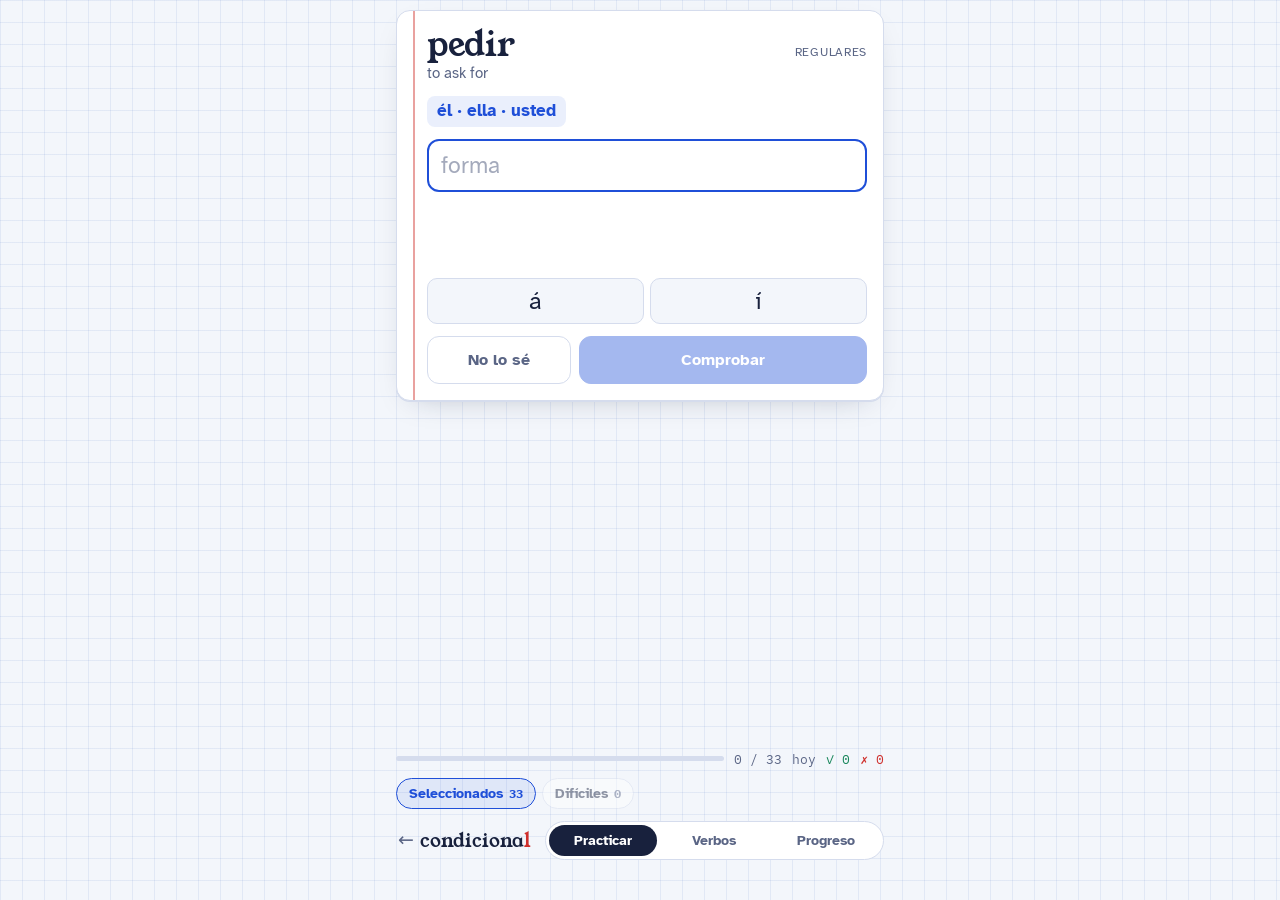
==== condicional/index.html @ 4462fdb4 "feat(condicional): add the condicional stem trainer sharing the futuro stems" ====
<!doctype html>
<html lang="es">
<head>
<meta charset="utf-8">
<meta name="viewport" content="width=device-width, initial-scale=1, viewport-fit=cover">
<meta name="theme-color" content="#f3f6fb" media="(prefers-color-scheme: light)">
<meta name="theme-color" content="#0e1322" media="(prefers-color-scheme: dark)">
<meta name="apple-mobile-web-app-capable" content="yes">
<meta name="apple-mobile-web-app-title" content="Condicional">
<style>:root { padding-top: env(safe-area-inset-top, 0px); padding-bottom: env(safe-area-inset-bottom, 0px); }</style>
<title>Condicional · Verbos de bolsillo</title>
<link rel="preconnect" href="https://fonts.googleapis.com">
<link rel="preconnect" href="https://fonts.gstatic.com" crossorigin>
<link rel="stylesheet" href="https://fonts.googleapis.com/css2?family=Young+Serif&family=Atkinson+Hyperlegible:ital,wght@0,400;0,700;1,400&family=IBM+Plex+Mono:wght@500&display=swap">
<link rel="stylesheet" href="../assets/trainer.css">
</head>
<body>
<script src="../assets/futuro-stems.js"></script>
<script>
window.TRAINER = {
  key: "condicional",
  brand: "condicional",
  stemExample: "tendr",
  accents: ["á", "í"],
  // the stem is the whole point: one card per verb, the person is picked at random
  perVerb: true,
  endings: ["ía", "ías", "ía", "íamos", "íais", "ían"],
  ...window.FUTURO_STEMS,
};
</script>
<script src="../assets/trainer.js"></script>
</body>
</html>
---- assets/trainer.css ----
/* Shared trainer styles. Layout: one narrow column, a cuaderno card with a red margin line */
:root {
  --paper: #f3f6fb;
  --grid: rgba(48, 92, 190, 0.09);
  --card: #ffffff;
  --ink: #18213d;
  --muted: #5a6585;
  --line: #d5dced;
  --blue: #1f4fd8;
  --blue-soft: rgba(31, 79, 216, 0.09);
  --red: #cf2f2b;
  --red-soft: rgba(207, 47, 43, 0.1);
  --green: #17865a;
  --green-soft: rgba(23, 134, 90, 0.12);
  --amber: #c98a12;
  --amber-soft: rgba(201, 138, 18, 0.2);
  --margin: rgba(207, 47, 43, 0.45);
  --f-display: "Young Serif", Georgia, "Times New Roman", serif;
  --f-body: "Atkinson Hyperlegible", system-ui, -apple-system, "Segoe UI", sans-serif;
  --f-mono: "IBM Plex Mono", ui-monospace, "SF Mono", Menlo, monospace;
  --r: 14px;
}
@media (prefers-color-scheme: dark) {
  :root:not([data-theme="light"]) {
    color-scheme: dark;
    --paper: #0e1322; --grid: rgba(130, 160, 255, 0.06); --card: #161d31; --ink: #e6eaf7;
    --muted: #97a1bf; --line: #2a3352; --blue: #86a6ff; --blue-soft: rgba(134, 166, 255, 0.12);
    --red: #ff6f66; --red-soft: rgba(255, 111, 102, 0.13); --green: #4fd093; --green-soft: rgba(79, 208, 147, 0.13);
    --amber: #f0b34a; --amber-soft: rgba(240, 179, 74, 0.2); --margin: rgba(255, 111, 102, 0.4);
  }
}
:root[data-theme="dark"] {
  color-scheme: dark;
  --paper: #0e1322; --grid: rgba(130, 160, 255, 0.06); --card: #161d31; --ink: #e6eaf7;
  --muted: #97a1bf; --line: #2a3352; --blue: #86a6ff; --blue-soft: rgba(134, 166, 255, 0.12);
  --red: #ff6f66; --red-soft: rgba(255, 111, 102, 0.13); --green: #4fd093; --green-soft: rgba(79, 208, 147, 0.13);
  --amber: #f0b34a; --amber-soft: rgba(240, 179, 74, 0.2); --margin: rgba(255, 111, 102, 0.4);
}

* { box-sizing: border-box; }
body { margin: 0; }
[hidden] { display: none !important; }
html, body { min-height: 100%; }
body {
  background-color: var(--paper);
  background-image:
    linear-gradient(var(--grid) 1px, transparent 1px),
    linear-gradient(90deg, var(--grid) 1px, transparent 1px);
  background-size: 22px 22px;
  color: var(--ink);
  font-family: var(--f-body);
  font-size: 16px;
  line-height: 1.45;
  -webkit-tap-highlight-color: transparent;
}
.wrap { max-width: 520px; margin: 0 auto; padding: 10px 16px 40px; display: flex; flex-direction: column; gap: 12px; }

/* top bar */
/* practice view: the card sits at the very top so the phone keyboard never pushes it around; the menu goes last */
body.on-train .top { order: 10; }
body.on-train .wrap { min-height: 100vh; min-height: calc(100svh - env(safe-area-inset-top, 0px) - env(safe-area-inset-bottom, 0px)); }
body.on-train #v-train, #train-col { flex: 1; display: flex; flex-direction: column; }
#train-col .prog { margin-top: auto; padding-top: 24px; }
.top { display: flex; align-items: center; gap: 12px; }
.brand { font-family: var(--f-display); font-size: 19px; color: var(--ink); white-space: nowrap; text-decoration: none; display: inline-flex; align-items: center; gap: 6px; padding: 4px 2px; }
.brand .arr { font-family: var(--f-body); color: var(--muted); }
.brand b { color: var(--red); font-weight: 400; }
.tabs { display: flex; flex: 1; gap: 4px; background: var(--card); border: 1px solid var(--line); border-radius: 999px; padding: 3px; }
.tabs button { flex: 1; border: 0; background: transparent; color: var(--muted); font: 700 14px var(--f-body); padding: 7px 6px; border-radius: 999px; cursor: pointer; }
.tabs button[aria-selected="true"] { background: var(--ink); color: var(--card); }
@media (max-width: 430px) { .brand .bt { display: none; } }

button { font-family: var(--f-body); }
button:focus-visible, input:focus-visible { outline: 2px solid var(--blue); outline-offset: 2px; }

/* mode row */
.modes { display: flex; gap: 6px; flex-wrap: wrap; align-items: center; }
.pill { border: 1px solid var(--line); background: var(--card); color: var(--ink); border-radius: 999px; padding: 6px 12px; font-size: 14px; font-weight: 700; cursor: pointer; display: inline-flex; gap: 6px; align-items: center; }
.pill .n { font-family: var(--f-mono); font-size: 12px; color: var(--muted); font-variant-numeric: tabular-nums; }
.pill[aria-pressed="true"] { border-color: var(--blue); background: var(--blue-soft); color: var(--blue); }
.pill[aria-pressed="true"] .n { color: var(--blue); }
.pill:disabled { opacity: .45; cursor: default; }
.pill.hard[aria-pressed="true"] { border-color: var(--red); background: var(--red-soft); color: var(--red); }
.pill.hard[aria-pressed="true"] .n { color: var(--red); }
.pill .x { font-size: 16px; line-height: 1; }

/* progress */
.prog { display: flex; align-items: center; gap: 10px; font-family: var(--f-mono); font-size: 12.5px; color: var(--muted); font-variant-numeric: tabular-nums; }
.bar { flex: 1; height: 5px; background: var(--line); border-radius: 3px; overflow: hidden; }
.bar i { display: block; height: 100%; width: 0; background: var(--blue); transition: width .25s ease; }
.ok-c { color: var(--green); } .bad-c { color: var(--red); }

/* the drill card */
.card {
  position: relative; background: var(--card); border: 1px solid var(--line); border-radius: var(--r);
  padding: 16px 16px 16px 30px; display: flex; flex-direction: column; gap: 12px;
  box-shadow: 0 1px 0 var(--line), 0 10px 30px -18px rgba(24, 33, 61, .35);
}
.card::before { content: ""; position: absolute; left: 16px; top: 0; bottom: 0; width: 2px; background: var(--margin); }
.head { display: flex; justify-content: space-between; align-items: baseline; gap: 10px; flex-wrap: wrap; }
.verb { font-family: var(--f-display); font-size: 34px; line-height: 1.05; letter-spacing: -0.01em; }
.mean { color: var(--muted); font-size: 15px; }
.verb.tg, .mean { cursor: pointer; user-select: none; }
.gtag { font: 400 11.5px var(--f-body); letter-spacing: .06em; text-transform: uppercase; color: var(--muted); background: transparent; border: 0; padding: 4px 0; cursor: pointer; touch-action: manipulation; }
.gtag.off { width: 26px; height: 26px; padding: 0; border: 1px dashed var(--line); border-radius: 50%; font: 700 14px var(--f-body); letter-spacing: 0; display: inline-grid; place-items: center; }
.person { align-self: flex-start; font-weight: 700; font-size: 17px; color: var(--blue); background: var(--blue-soft); padding: 3px 10px; border-radius: 8px; }

.field {
  display: flex; align-items: stretch; border: 2px solid var(--line); border-radius: 12px; background: var(--card);
  overflow: hidden; transition: border-color .15s, background .15s;
}
.field:focus-within { border-color: var(--blue); }
.field.ok { border-color: var(--green); background: var(--green-soft); }
.field.bad { border-color: var(--red); background: var(--red-soft); }
.field input { border: 0; background: transparent; color: var(--ink); font: 400 23px var(--f-body); padding: 10px 0; min-width: 0; outline: none; }
.field input::placeholder { color: var(--muted); opacity: .55; }
.pron { display: flex; align-items: center; padding: 0 2px 0 12px; font-size: 23px; color: var(--muted); }
.pron[hidden] { display: none !important; }
#stem { padding-left: 10px; padding-right: 2px; background: var(--blue-soft); color: var(--blue); width: 3.2em; border-right: 1px dashed var(--blue); text-align: right; }
#stem:placeholder-shown { text-align: center; }
.per-verb #stem { display: none; }
.per-verb .field input#end { padding-left: 12px; }
.per-verb .srow { grid-template-columns: minmax(0, 1fr) 26px 42px; }
#end { flex: 1; padding-left: 4px; padding-right: 12px; }
.measure { position: absolute; top: 0; left: 0; visibility: hidden; white-space: pre; font: 400 23px var(--f-body); }
.hint { font-size: 13px; color: var(--muted); margin-top: -4px; }

.fb { height: 62px; display: flex; flex-direction: column; gap: 2px; font-size: 17px; }
.fb .lbl { display: inline-block; width: 5.4em; font-size: 13px; color: var(--muted); }
.fb .w { font-size: 20px; letter-spacing: .01em; }
.d-bad { color: var(--red); text-decoration: line-through; text-decoration-thickness: 2px; }
.d-miss { color: var(--blue); font-weight: 700; text-decoration: underline; text-decoration-thickness: 2px; text-underline-offset: 3px; }
.fb .good { color: var(--green); font-weight: 700; font-size: 20px; }

.keys { display: flex; gap: 6px; }
.keys .key { flex: 1 1 0; min-width: 0; }
.keys .key.suf { flex-grow: 1.6; font-size: 19px; color: var(--blue); }
.key { border: 1px solid var(--line); background: var(--paper); color: var(--ink); border-radius: 10px; font: 400 24px var(--f-body); padding: 7px 0; cursor: pointer; user-select: none; touch-action: manipulation; }
.key:active, .key.flash { background: var(--blue-soft); border-color: var(--blue); color: var(--blue); }

.acts { display: grid; grid-template-columns: 1fr 2fr; gap: 8px; }
.btn { white-space: nowrap; border-radius: 12px; padding: 13px 10px; font: 700 16px var(--f-body); cursor: pointer; border: 1px solid var(--line); background: var(--card); color: var(--ink); touch-action: manipulation; user-select: none; }
.btn.primary { background: var(--blue); border-color: var(--blue); color: var(--card); }
/* nothing typed in the ending yet: Comprobar does nothing, so it looks inactive */
.btn.primary.idle { opacity: .4; }
.btn.ghost { color: var(--muted); }

.done { display: flex; flex-direction: column; gap: 12px; }
.done h2 { font-family: var(--f-display); font-weight: 400; font-size: 28px; margin: 0; text-wrap: balance; }
.done p { margin: 0; color: var(--muted); }
.missed { display: flex; flex-wrap: wrap; gap: 6px; }
.missed span { background: var(--red-soft); color: var(--red); border-radius: 8px; padding: 3px 9px; font-size: 14px; }
.missed span em { color: var(--muted); font-style: normal; }
.row2 { display: grid; grid-template-columns: 1fr 1fr; gap: 8px; }

/* verbs view */
.panel { background: var(--card); border: 1px solid var(--line); border-radius: var(--r); padding: 14px; display: flex; flex-direction: column; gap: 10px; }
.panel h3 { margin: 0; font-size: 15px; display: flex; justify-content: space-between; align-items: center; gap: 8px; }
.panel h3 small { font-weight: 400; color: var(--muted); font-size: 13px; }
.gdesc { margin: -6px 0 0; font-size: 13.5px; color: var(--muted); }
.chips { display: flex; flex-wrap: wrap; gap: 6px; }
.chip { border: 1px solid var(--line); background: transparent; color: var(--muted); border-radius: 999px; padding: 5px 11px; font: 400 15px var(--f-body); cursor: pointer; }
.chip[aria-pressed="true"] { background: var(--ink); border-color: var(--ink); color: var(--card); }
.mini { border: 0; background: transparent; color: var(--blue); font: 700 13px var(--f-body); cursor: pointer; padding: 4px 2px; }
.setrow { display: flex; justify-content: space-between; align-items: center; gap: 12px; flex-wrap: wrap; }
.setrow label { font-size: 15px; }
.seg { display: inline-flex; border: 1px solid var(--line); border-radius: 999px; padding: 2px; }
.seg button { border: 0; background: transparent; color: var(--muted); font: 700 13.5px var(--f-body); padding: 6px 11px; border-radius: 999px; cursor: pointer; }
.seg button[aria-pressed="true"] { background: var(--blue-soft); color: var(--blue); }
.selcount { font-family: var(--f-mono); font-size: 12.5px; color: var(--muted); }

/* stats view */
.tiles { display: grid; grid-template-columns: repeat(3, 1fr); gap: 8px; }
.tile { background: var(--card); border: 1px solid var(--line); border-radius: 12px; padding: 10px 12px; }
.tile b { display: block; font-family: var(--f-mono); font-size: 22px; font-weight: 500; font-variant-numeric: tabular-nums; }
.tile span { font-size: 12.5px; color: var(--muted); }
.legend { display: flex; gap: 12px; flex-wrap: wrap; font-size: 12.5px; color: var(--muted); align-items: center; }
.legend i { display: inline-block; width: 12px; height: 12px; border-radius: 3px; vertical-align: -2px; margin-right: 4px; }
.grid { display: flex; flex-direction: column; }
.srow { display: grid; grid-template-columns: minmax(0, 1fr) repeat(6, 26px) 42px; gap: 4px; align-items: center; padding: 5px 4px; border: 0; background: transparent; color: var(--ink); text-align: left; font: 400 15px var(--f-body); border-bottom: 1px solid var(--line); cursor: pointer; width: 100%; }
.srow:hover { background: var(--blue-soft); }
.srow.hdr { cursor: default; font-size: 11px; color: var(--muted); text-transform: uppercase; letter-spacing: .04em; }
.srow.hdr:hover { background: transparent; }
.srow .nm { overflow: hidden; text-overflow: ellipsis; white-space: nowrap; }
.srow .pc { text-align: right; font-family: var(--f-mono); font-size: 12px; color: var(--muted); font-variant-numeric: tabular-nums; }
.srow .hc { text-align: center; }
.cell { width: 26px; height: 22px; border-radius: 5px; border: 1px dashed var(--line); }
.c0 { background: var(--green-soft); border: 1px solid transparent; }
.c1 { background: var(--amber-soft); border: 1px solid var(--amber); }
.c2 { background: var(--red); border: 1px solid var(--red); }
.danger { color: var(--red); }
.foot { font-size: 12.5px; color: var(--muted); text-align: center; }
@media (prefers-reduced-motion: reduce) { * { transition: none !important; } }
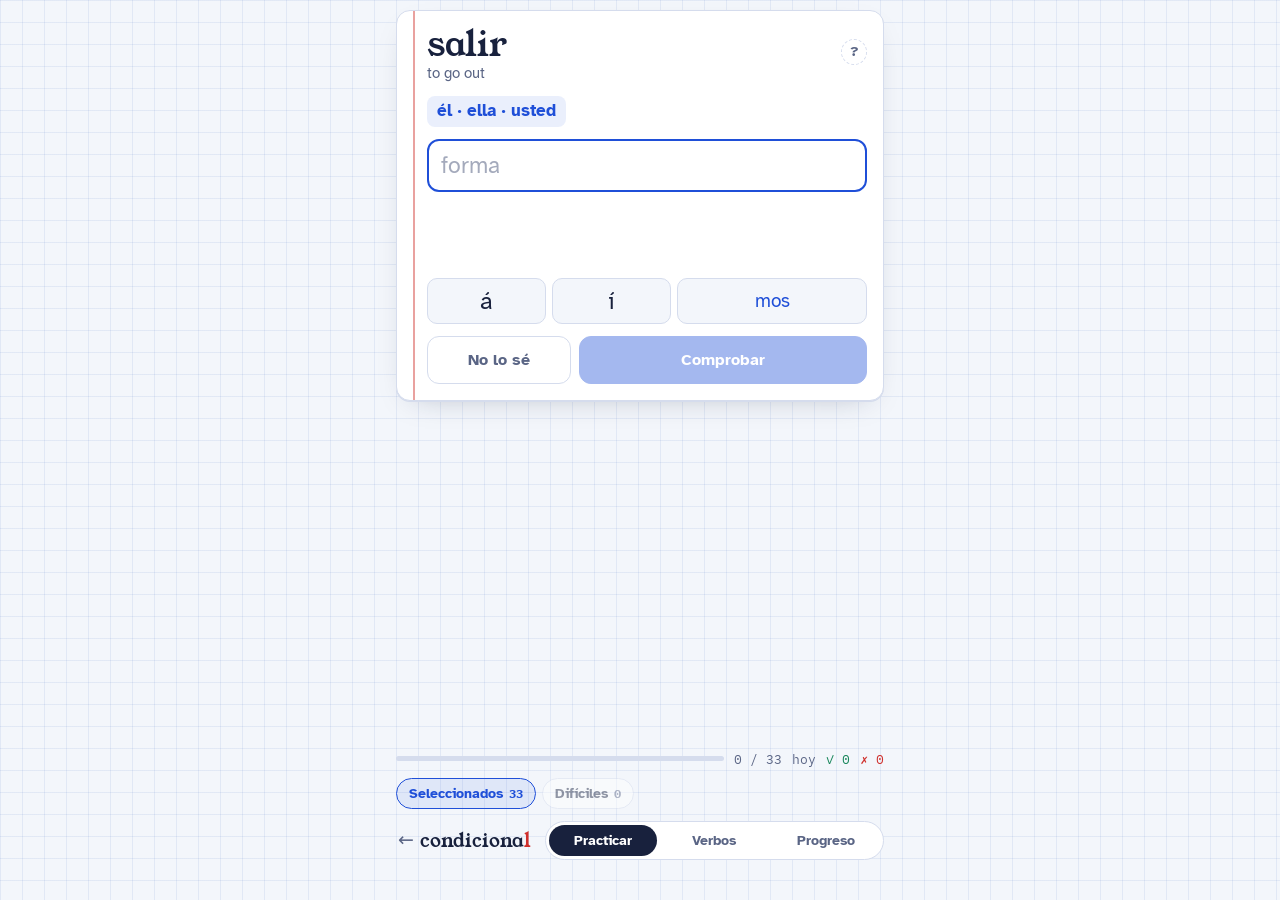
==== commit 2830b5d0: "feat(futuro, condicional): show the mos button on every person" ====
--- a/condicional/index.html
+++ b/condicional/index.html
@@ -24,6 +24,8 @@
   accents: ["á", "í"],
   // the stem is the whole point: one card per verb, the person is picked at random
   perVerb: true,
+  // on every person, so it does not give nosotros away
+  suffix: "mos",
   endings: ["ía", "ías", "ía", "íamos", "íais", "ían"],
   ...window.FUTURO_STEMS,
 };
